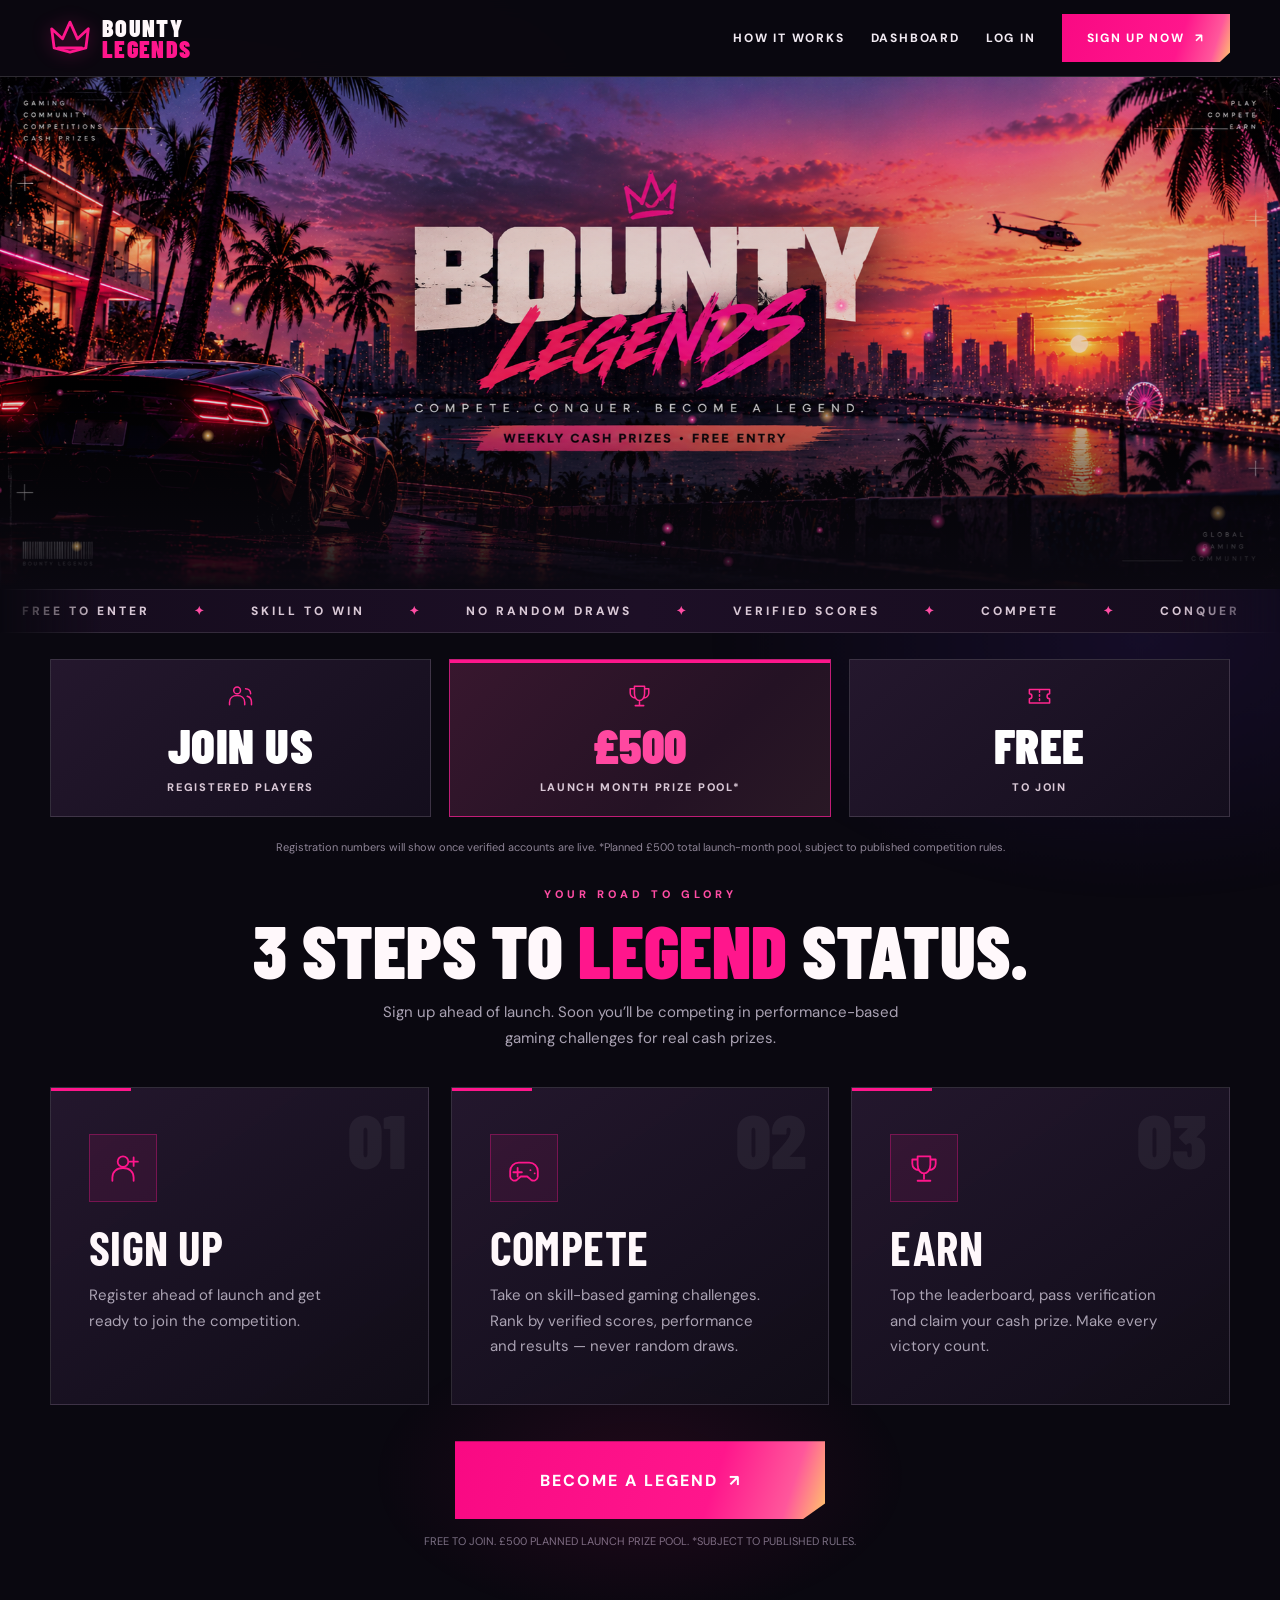
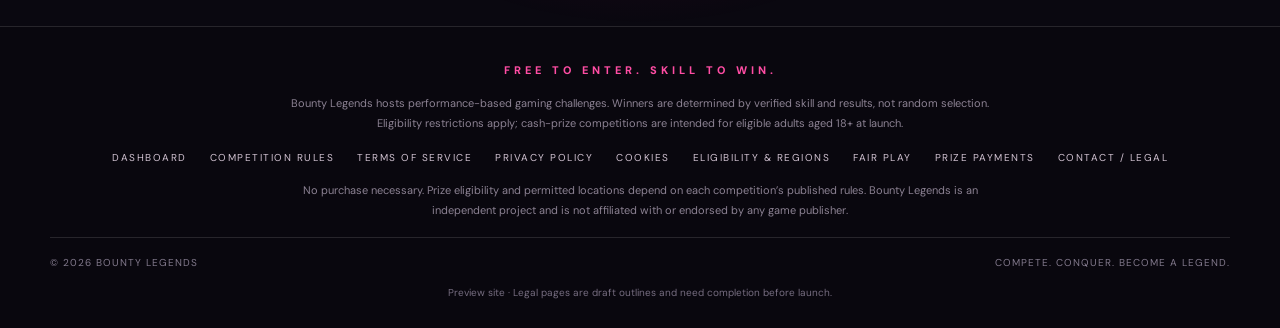
==== index.html @ 8a01a09a "Initial commit: Bounty Legends pre-launch site Landing page, dashboard with local-timezone GTA VI co" ====
<!DOCTYPE html>
<html lang="en">
<head>
  <meta charset="utf-8" />
  <meta name="viewport" content="width=device-width, initial-scale=1" />
  <meta name="theme-color" content="#0b0710" />
  <meta name="description" content="Bounty Legends — free-to-enter gaming competitions and cash prizes. Sign up, compete and earn." />
  <meta property="og:type" content="website" />
  <meta property="og:title" content="Bounty Legends - Compete. Conquer. Become a Legend." />
  <meta property="og:description" content="Free-to-enter, skill-based gaming competitions. Sign up ahead of launch." />
  <meta property="og:image" content="assets/bounty-banner.png" />
  <link rel="icon" href="data:image/svg+xml,%3Csvg xmlns='http://www.w3.org/2000/svg' viewBox='0 0 48 48'%3E%3Cpath d='M5 36 2 13l13 12L24 5l9 20 13-12-3 23-19 5z' fill='none' stroke='%23ff168c' stroke-width='3.4' stroke-linejoin='round'/%3E%3C/svg%3E" />
  <title>Bounty Legends | Compete. Conquer. Become a Legend.</title>
  <link rel="preconnect" href="https://fonts.googleapis.com">
  <link rel="preconnect" href="https://fonts.gstatic.com" crossorigin>
  <link href="https://fonts.googleapis.com/css2?family=Barlow+Condensed:wght@600;700;800;900&family=DM+Sans:wght@400;500;600;700;800&display=swap" rel="stylesheet">
  <style>
    :root { --bg:#0a0810; --panel:#14101b; --hot:#ff168c; --pink:#ff4da4; --text:#fff8fb; --muted:#aaa2b3; --border:rgba(255,255,255,.12); }
    *{box-sizing:border-box}html{scroll-behavior:smooth}body{margin:0;background:var(--bg);color:var(--text);font-family:"DM Sans",Arial,sans-serif}button,input{font:inherit}button{cursor:pointer}a{color:inherit;text-decoration:none} .wrap{width:min(1180px,calc(100% - 48px));margin-inline:auto}
    .topbar{position:sticky;z-index:20;top:0;border-bottom:1px solid rgba(255,255,255,.14);background:rgba(10,8,16,.92);backdrop-filter:blur(10px)}.topbar-inner{display:flex;align-items:center;justify-content:space-between;min-height:76px;gap:24px}.brand{display:flex;align-items:center;gap:12px}.brand-mark{width:40px;height:40px;stroke:var(--hot);stroke-width:3.4;fill:none;stroke-linecap:round;stroke-linejoin:round;filter:drop-shadow(0 0 9px rgba(255,22,140,.4))}.brand-name{font-family:"Barlow Condensed",Impact,sans-serif;font-size:24px;font-weight:900;line-height:.88;letter-spacing:1.3px}.brand-name span{display:block;color:var(--hot)}.nav{display:flex;align-items:center;gap:34px}.nav a:not(.btn){font-size:12px;font-weight:800;letter-spacing:1.8px;text-transform:uppercase;color:#f0e9f1}.nav a:not(.btn):hover{color:var(--pink)}.btn{display:inline-flex;align-items:center;justify-content:center;gap:11px;min-height:48px;padding:0 25px;border:0;background:linear-gradient(108deg,#f90983 0%,#ff168c 69%,#ff579b 89%,#ffc76a 100%);color:white;font-size:12px;font-weight:800;letter-spacing:1.7px;text-transform:uppercase;clip-path:polygon(0 0,100% 0,100% 80%,94% 100%,0 100%);transition:transform .2s,filter .2s}.btn:hover{transform:translateY(-2px);filter:brightness(1.16)}.btn svg{width:16px;height:16px}
    .hero{position:relative;min-height:425px;display:flex;align-items:end;isolation:isolate;overflow:hidden;background:#190d24}.hero::before{content:"";position:absolute;inset:0;z-index:-2;background-image:url('assets/bounty-banner.png');background-position:center 43%;background-size:cover}.hero::after{content:"";position:absolute;inset:0;z-index:-1;background:linear-gradient(180deg,rgba(7,3,13,.12) 24%,rgba(7,3,13,.08) 61%,#0a0810 100%)}.hero-content{padding:390px 0 45px;display:flex;justify-content:center}.hero-cta{display:flex;align-items:center;gap:16px;flex-wrap:wrap;justify-content:center}.hero-cta .btn{min-height:56px;padding:0 37px;box-shadow:0 12px 40px rgba(255,22,140,.25)}.hero-cta small{font-size:11px;letter-spacing:1.2px;font-weight:800;text-transform:uppercase;text-shadow:0 2px 8px black}
    .eyebrow{font-size:11px;color:var(--pink);font-weight:800;letter-spacing:4px;text-transform:uppercase}.steps{position:relative;padding:26px 0 78px;overflow:hidden}.steps::before{content:"";position:absolute;width:540px;height:300px;left:50%;bottom:0;transform:translateX(-50%);background:radial-gradient(ellipse,rgba(239,22,126,.10),transparent 70%);pointer-events:none}.section-head{text-align:center}.section-head h1{font-family:"Barlow Condensed",Impact,sans-serif;font-weight:900;font-size:clamp(44px,6vw,74px);text-transform:uppercase;line-height:.94;margin:14px 0}.section-head h1 em{font-style:normal;color:var(--hot)}.section-head p{color:var(--muted);font-size:15px;line-height:1.7;margin:16px auto 0;max-width:560px}.step-grid{display:grid;grid-template-columns:repeat(3,1fr);gap:22px;margin-top:36px}.step{position:relative;padding:46px 38px 44px;min-height:318px;background:linear-gradient(145deg,rgba(39,26,50,.88),rgba(17,13,24,.96));border:1px solid var(--border);overflow:hidden}.step::before{content:"";position:absolute;top:0;left:0;height:3px;width:80px;background:var(--hot)}.step-number{position:absolute;top:13px;right:22px;font-family:"Barlow Condensed",sans-serif;font-size:76px;font-weight:900;line-height:1;color:rgba(255,255,255,.055)}.step-icon{display:inline-flex;align-items:center;justify-content:center;width:68px;height:68px;border:1px solid rgba(255,22,140,.34);background:rgba(255,22,140,.09);color:var(--hot)}.step-icon svg{width:34px;height:34px;stroke:currentColor;stroke-width:1.7;fill:none;stroke-linecap:round;stroke-linejoin:round}.step h2{font-family:"Barlow Condensed",Impact,sans-serif;font-size:47px;line-height:1;text-transform:uppercase;letter-spacing:.4px;margin:22px 0 12px}.step p{font-size:15px;line-height:1.7;color:var(--muted);margin:0;max-width:270px}.lower-cta{margin:36px auto 0;text-align:center}.lower-cta .btn{min-width:370px;min-height:78px;font-size:16px;letter-spacing:2px}.lower-cta p{color:#797184;font-size:11px;margin:15px 0 0}.footer{padding:25px 0;border-top:1px solid var(--border)}.footer-inner{display:flex;align-items:center;justify-content:space-between;gap:18px}.footer span,.footer a{color:#82798c;font-size:10px;letter-spacing:1.5px;text-transform:uppercase}.footer a:hover{color:white}
    dialog{border:1px solid rgba(255,255,255,.17);background:#17101f;color:white;max-width:460px;width:calc(100% - 30px);padding:0;box-shadow:0 40px 120px rgba(0,0,0,.65)}dialog::backdrop{background:rgba(5,2,10,.82);backdrop-filter:blur(7px)}.dialog-content{padding:32px}.dialog-top{display:flex;justify-content:space-between;align-items:start;gap:12px}.dialog-top h2{font:900 38px/.95 "Barlow Condensed",Impact,sans-serif;text-transform:uppercase;margin:8px 0 15px}.close{background:transparent;border:0;color:#fff;font-size:29px;line-height:1}.dialog-content p{color:#b9afc0;line-height:1.6;font-size:13px}.field{display:block;font-weight:700;font-size:12px;margin:17px 0}.field input{display:block;width:100%;margin-top:7px;padding:13px 14px;background:#0e0a15;border:1px solid rgba(255,255,255,.19);outline:0;color:white;border-radius:0}.field input:focus{border-color:var(--hot)}.signup-submit{width:100%;margin-top:8px;clip-path:none}.disclaimer{font-size:11px!important;color:#8c8293!important}
    @media(max-width:900px){.hero{min-height:405px}.hero-content{padding-top:330px}.nav{gap:19px}.nav a.hide-sm{display:none}.step-grid{gap:12px}.step{padding:33px 25px;min-height:285px}.step h2{font-size:39px}}
    @media(max-width:640px){.wrap{width:min(100% - 32px,480px)}.topbar-inner{min-height:71px}.brand-mark{width:33px;height:33px}.brand-name{font-size:20px}.topbar .btn{font-size:10px;min-height:40px;padding:0 14px}.hero{min-height:310px}.hero::before{background-position:center top;background-size:auto 350px;background-repeat:no-repeat;background-color:#1c0e24}.hero-content{padding:310px 0 14px}.hero-cta{gap:10px}.hero-cta .btn{min-height:48px;padding:0 23px}.hero-cta small{width:100%;text-align:center}.steps{padding:10px 0 60px}.section-head h1{font-size:53px}.section-head p{font-size:13px}.step-grid{grid-template-columns:1fr;gap:13px;margin-top:28px}.step{min-height:0;padding:28px 24px;display:grid;grid-template-columns:68px 1fr;column-gap:19px;align-items:start}.step-icon{grid-row:span 2}.step h2{font-size:38px;margin:3px 0 7px}.step p{font-size:14px}.step-number{font-size:66px;right:16px;top:0}.lower-cta .btn{width:100%;min-width:0;min-height:66px}.footer-inner{flex-direction:column;text-align:center}}
    .footer{padding:36px 0 29px;background:#09070e}.footer-inner{flex-direction:column;gap:17px;text-align:center}.footer-links{display:flex;flex-wrap:wrap;justify-content:center;gap:10px 23px}.footer-links a{font-size:10px;color:#d1c2d1}.footer-legal{font-size:11px;color:#8c8293;max-width:740px;line-height:1.8;margin:0 auto}.footer-bottom{display:flex;justify-content:space-between;width:100%;gap:12px;padding-top:18px;border-top:1px solid var(--border)}.footer-bottom span{letter-spacing:1px}.field select{display:block;width:100%;margin-top:7px;padding:13px 14px;background:#0e0a15;border:1px solid rgba(255,255,255,.19);color:white;border-radius:0}.field select:focus{border-color:var(--hot)}.field-check{display:flex;align-items:flex-start;gap:10px;font-size:12px;color:#d5cbdc;line-height:1.6;margin:15px 0}.field-check input{accent-color:var(--hot);margin-top:4px}.field-check a{text-decoration:underline;text-underline-offset:3px;color:#ff75ba}.form-grid{display:grid;grid-template-columns:1fr 1fr;gap:0 12px}.small-print{font-size:11px;color:#aaa0b0}.footer-note{font-size:10px;color:#766d80}.signup-submit{min-height:58px}.signup-stats{display:grid;grid-template-columns:repeat(3,1fr);gap:8px;margin:12px 0 18px}.signup-stat{background:#25162d;border:1px solid rgba(255,255,255,.11);padding:13px 7px;text-align:center}.signup-stat strong{display:block;font:900 29px "Barlow Condensed",sans-serif;color:#fff}.signup-stat span{font-size:9px;letter-spacing:.7px;text-transform:uppercase;color:#c7bacd}.dialog-content{max-height:90vh;overflow-y:auto}.nav button{white-space:nowrap}
    @media(max-width:640px){.form-grid{grid-template-columns:1fr}.footer-bottom{flex-direction:column}.footer-links{gap:13px 16px}.dialog-content{padding:24px}}

    /* V5 — public homepage registration highlights */
    .launch-highlights{display:grid;grid-template-columns:repeat(3,minmax(0,1fr));gap:18px;margin:28px 0 5px}
    .launch-highlight{min-height:154px;display:flex;flex-direction:column;justify-content:center;align-items:center;gap:11px;text-align:center;padding:22px 14px;background:linear-gradient(140deg,#24172d,#140e1d);border:1px solid rgba(255,255,255,.13)}
    .launch-highlight.featured{border-color:rgba(255,32,152,.7);background:linear-gradient(135deg,#38172e,#241224 65%,#291825);box-shadow:inset 0 3px #ff168c}
    .launch-highlight strong{font:900 clamp(32px,4vw,49px)/1 'Barlow Condensed',Impact,sans-serif;color:#fff;letter-spacing:.5px}
    .launch-highlight.featured strong{color:#ff48a0}
    .launch-highlight span{font-size:11px;letter-spacing:1.7px;font-weight:800;color:#d9c8d6;text-transform:uppercase}
    .launch-highlight svg{width:27px;height:27px;stroke:#ff278f;fill:none;stroke-width:1.8;stroke-linecap:round;stroke-linejoin:round}
    .launch-stats-note{color:#8f8597;text-align:center;font-size:11px;line-height:1.6;margin:13px 0 0}
    .launch-highlights-top{margin:0 0 22px}
    .launch-stats-note-top{margin:12px 0 30px}
    .section-head{margin-top:0}
    @media(max-width:640px){.launch-highlights{gap:8px;margin-top:24px}.launch-highlights-top{margin:0 0 18px}.launch-stats-note-top{margin:10px 0 22px}.launch-highlight{min-height:122px;padding:16px 5px;gap:9px}.launch-highlight strong{font-size:34px}.launch-highlight span{font-size:9px;letter-spacing:.5px}.launch-highlight svg{width:22px;height:22px}}
    /* V6 - auth dialog */
    .nav{gap:26px}.nav-login{background:transparent;border:0;color:#f0e9f1;font-size:12px;font-weight:800;letter-spacing:1.8px;text-transform:uppercase;padding:8px 0}.nav-login:hover{color:var(--pink)}
    .auth-tabs{display:grid;grid-template-columns:1fr 1fr;margin:4px 0 6px;border-bottom:1px solid rgba(255,255,255,.14)}.auth-tabs[hidden],form[hidden]{display:none}.auth-tabs button{background:transparent;border:0;border-bottom:3px solid transparent;color:#aaa0b0;font-size:12px;font-weight:800;letter-spacing:1.6px;text-transform:uppercase;padding:12px 0}.auth-tabs button[aria-selected=true]{color:#fff;border-bottom-color:var(--hot)}
    .form-status{min-height:1.4em;font-size:12px;margin:12px 0 0;color:#cbbdd3}.form-status.error{color:#ff8fb8}.form-status.ok{color:#8fe3b0}.signup-submit:disabled{opacity:.6;cursor:progress}
    .auth-links{text-align:center;font-size:12px;color:#8c8293;margin:16px 0 0}.link-btn{background:none;border:0;padding:0;color:#ff75ba;text-decoration:underline;text-underline-offset:3px;font-size:12px}
    :focus-visible{outline:2px solid var(--pink);outline-offset:3px}
    @media(max-width:640px){.nav{gap:14px}.nav-login{font-size:10px;letter-spacing:1.2px}}
    @media(max-width:520px){.nav a.dash{display:none}}
    @media(max-width:380px){.brand{gap:8px}.brand-mark{width:28px;height:28px}.brand-name{font-size:18px}.nav{gap:10px}.topbar .btn{padding:0 11px}.topbar .btn span{display:none}}
    /* V7 - header sits above the banner; banner shown in full */
    .hero{width:100%;height:min(40vw,640px);min-height:0;display:block}.hero::before{background-position:center;background-size:cover}.hero-content{display:none}
    @media(max-width:900px){.hero{min-height:0}}
    @media(max-width:640px){.topbar-inner{min-height:64px}.hero{aspect-ratio:auto;height:min(62vw,260px);min-height:0}.hero::before{background-position:center;background-size:cover;background-repeat:no-repeat}}
  </style>
  <link rel="stylesheet" href="assets/fx.css">
</head>
<body>
  <header class="topbar"><div class="wrap topbar-inner"><a class="brand" href="#top" aria-label="Bounty Legends home"><svg class="brand-mark" viewBox="0 0 48 48" aria-hidden="true"><path d="M5 36 2 13l13 12L24 5l9 20 13-12-3 23-19 5z"/><path d="M10 36h28"/></svg><div class="brand-name">BOUNTY<span>LEGENDS</span></div></a><nav class="nav" aria-label="Main navigation"><a class="hide-sm" href="#how-it-works">How it works</a><a class="dash" href="dashboard.html">Dashboard</a><button class="nav-login" data-login type="button">Log in</button><button class="btn" data-signup>Sign up now <span aria-hidden="true">↗</span></button></nav></div></header>
  <main id="top"><section class="hero" role="img" aria-label="Bounty Legends gaming competition community banner"></section>
  <div class="ticker" aria-hidden="true"><div class="ticker-track"><span>FREE TO ENTER</span><span>✦</span><span>SKILL TO WIN</span><span>✦</span><span>NO RANDOM DRAWS</span><span>✦</span><span>VERIFIED SCORES</span><span>✦</span><span>COMPETE</span><span>✦</span><span>CONQUER</span><span>✦</span><span>BECOME A LEGEND</span><span>✦</span><span>FREE TO ENTER</span><span>✦</span><span>SKILL TO WIN</span><span>✦</span><span>NO RANDOM DRAWS</span><span>✦</span><span>VERIFIED SCORES</span><span>✦</span><span>COMPETE</span><span>✦</span><span>CONQUER</span><span>✦</span><span>BECOME A LEGEND</span><span>✦</span></div></div>
  <section class="steps" id="how-it-works"><div class="wrap"><div class="launch-highlights launch-highlights-top" aria-label="Why join Bounty Legends">
    <div class="launch-highlight"><svg viewBox="0 0 32 32" aria-hidden="true"><circle cx="12" cy="10" r="4"/><path d="M3 27v-3c0-5 4-8 9-8s9 3 9 8v3M22 8c4 0 6 3 6 6M24 17c4 1 5 4 5 7v3"/></svg><strong id="homepage-player-count">JOIN US</strong><span>Registered players</span></div>
    <div class="launch-highlight featured"><svg viewBox="0 0 32 32" aria-hidden="true"><path d="M10 5h12v9c0 5-3 8-6 8s-6-3-6-8V5ZM10 8H5v5a6 6 0 0 0 6 6M22 8h5v5a6 6 0 0 1-6 6M16 22v5M11 28h10"/></svg><strong>£500</strong><span>Launch month prize pool*</span></div>
    <div class="launch-highlight"><svg viewBox="0 0 32 32" aria-hidden="true"><path d="M4 9h24v5a3 3 0 0 0 0 6v5H4v-5a3 3 0 0 0 0-6V9Z"/><path d="M16 10v14" stroke-dasharray="2 3"/></svg><strong>FREE</strong><span>To join</span></div>
  </div><p class="launch-stats-note launch-stats-note-top">Registration numbers will show once verified accounts are live. *Planned £500 total launch-month pool, subject to published competition rules.</p><div class="section-head"><div class="eyebrow">Your road to glory</div><h1>3 STEPS TO <em>LEGEND</em> STATUS.</h1><p>Sign up ahead of launch. Soon you’ll be competing in performance-based gaming challenges for real cash prizes.</p></div><div class="step-grid">
    <article class="step"><span class="step-number" aria-hidden="true">01</span><div class="step-icon"><svg viewBox="0 0 32 32"><circle cx="16" cy="10" r="5"/><path d="M6 28v-3c0-5.5 4-9 10-9s10 3.5 10 9v3M22 10h8M26 6v8"/></svg></div><h2>SIGN UP</h2><p>Register ahead of launch and get ready to join the competition.</p></article>
    <article class="step"><span class="step-number" aria-hidden="true">02</span><div class="step-icon"><svg viewBox="0 0 32 32"><path d="M11 11h10a8 8 0 0 1 8 8v5a4 4 0 0 1-6.5 3L19 24h-6l-3.5 3A4 4 0 0 1 3 24v-5a8 8 0 0 1 8-8Z"/><path d="M10 16v8M6 20h8M22 18h.1M26 21h.1"/></svg></div><h2>COMPETE</h2><p>Take on skill-based gaming challenges. Rank by verified scores, performance and results — never random draws.</p></article>
    <article class="step"><span class="step-number" aria-hidden="true">03</span><div class="step-icon"><svg viewBox="0 0 32 32"><path d="M10 5h12v8c0 5-3 8-6 8s-6-3-6-8V5ZM10 8H5v4a6 6 0 0 0 6 6M22 8h5v4a6 6 0 0 1-6 6M16 21v5M10 28h12"/></svg></div><h2>EARN</h2><p>Top the leaderboard, pass verification and claim your cash prize. Make every victory count.</p></article>
  </div><div class="lower-cta"><button class="btn" data-signup>Become a legend <span aria-hidden="true">↗</span></button><p>FREE TO JOIN. £500 PLANNED LAUNCH PRIZE POOL. *SUBJECT TO PUBLISHED RULES.</p></div></div></section></main>
  <footer class="footer"><div class="wrap footer-inner"><div class="eyebrow">FREE TO ENTER. SKILL TO WIN.</div><p class="footer-legal">Bounty Legends hosts performance-based gaming challenges. Winners are determined by verified skill and results, not random selection. Eligibility restrictions apply; cash-prize competitions are intended for eligible adults aged 18+ at launch.</p><div class="footer-links"><a href="dashboard.html">Dashboard</a><a href="legal.html#rules">Competition rules</a><a href="legal.html#terms">Terms of service</a><a href="legal.html#privacy">Privacy policy</a><a href="legal.html#cookies">Cookies</a><a href="legal.html#eligibility">Eligibility &amp; regions</a><a href="legal.html#fair-play">Fair play</a><a href="legal.html#payouts">Prize payments</a><a href="legal.html#contact">Contact / legal</a></div><p class="footer-legal">No purchase necessary. Prize eligibility and permitted locations depend on each competition’s published rules. Bounty Legends is an independent project and is not affiliated with or endorsed by any game publisher.</p><div class="footer-bottom"><span>© <span id="year"></span> Bounty Legends</span><span>Compete. Conquer. Become a legend.</span></div><div class="footer-note">Preview site · Legal pages are draft outlines and need completion before launch.</div></div></footer>
  <dialog id="auth-dialog" aria-labelledby="auth-title"><div class="dialog-content"><div class="dialog-top"><div><div class="eyebrow" id="auth-eyebrow">Join the community</div><h2 id="auth-title">YOUR LEGEND<br>STARTS HERE.</h2></div><button class="close" id="close-dialog" aria-label="Close" type="button">×</button></div>
    <div class="auth-tabs" role="tablist"><button type="button" role="tab" data-tab="signup" aria-selected="true">Sign up</button><button type="button" role="tab" data-tab="login" aria-selected="false">Log in</button></div>
    <form id="signup-form"><p>Be among the first to join. Competitions are coming soon.</p><div class="signup-stats"><div class="signup-stat"><strong>FREE</strong><span>To join</span></div><div class="signup-stat"><strong>£500</strong><span>Launch month prize pool*</span></div><div class="signup-stat"><strong>18+</strong><span>Cash prizes</span></div></div>
      <div class="form-grid"><label class="field">Gamertag / Rockstar ID<input required name="gamerTag" autocomplete="nickname" placeholder="Your gamer name" minlength="2" maxlength="30"></label><label class="field">Platform<select required name="platform"><option value="">Select platform</option><option>PlayStation</option><option>Xbox</option><option>PC</option><option>Other</option></select></label></div>
      <label class="field">Email address<input required name="email" type="email" autocomplete="email" placeholder="you@example.com"></label>
      <div class="form-grid"><label class="field">Password<input required name="password" type="password" autocomplete="new-password" placeholder="At least 10 characters" minlength="10"></label><label class="field">Date of birth<input required name="birthdate" type="date" autocomplete="bday"></label></div>
      <label class="field">Country of residence<select required name="country"><option value="">Select country</option><option value="GB">United Kingdom</option><option value="US">United States</option><option value="CA">Canada</option><option value="AU">Australia</option><option value="OTHER">Other</option></select></label>
      <label class="field-check"><input type="checkbox" required><span>I agree to the <a href="legal.html#terms" target="_blank" rel="noopener">Terms of Service</a> and <a href="legal.html#rules" target="_blank" rel="noopener">Competition Rules</a>. I have read the <a href="legal.html#privacy" target="_blank" rel="noopener">Privacy Policy</a>.</span></label>
      <label class="field-check"><input type="checkbox" name="marketing"><span>Optional: email me challenge announcements and Bounty Legends news.</span></label>
      <button class="btn signup-submit" type="submit">Create account <span aria-hidden="true">↗</span></button><p class="form-status" role="status" aria-live="polite"></p>
      <p class="disclaimer">Prototype: accounts are stored in this browser only until the backend is connected. *£500 planned launch-month prize pool, subject to published rules.</p></form>
    <form id="login-form" hidden><label class="field">Email address<input required name="email" type="email" autocomplete="email" placeholder="you@example.com"></label><label class="field">Password<input required name="password" type="password" autocomplete="current-password" placeholder="Your password"></label>
      <button class="btn signup-submit" type="submit">Log in <span aria-hidden="true">↗</span></button><p class="form-status" role="status" aria-live="polite"></p>
      <p class="auth-links"><button type="button" class="link-btn" data-view="forgot">Forgot your password?</button> · <button type="button" class="link-btn" data-view="signup">Create an account</button></p></form>
    <form id="forgot-form" hidden><p>Enter the email you signed up with and we’ll send you a link to reset your password.</p><label class="field">Email address<input required name="email" type="email" autocomplete="email" placeholder="you@example.com"></label>
      <button class="btn signup-submit" type="submit">Send reset link <span aria-hidden="true">↗</span></button><p class="form-status" role="status" aria-live="polite"></p>
      <p class="auth-links"><button type="button" class="link-btn" data-view="login">← Back to log in</button></p></form>
  </div></dialog>
  <script src="assets/auth.js"></script>
  <script src="assets/fx.js" defer></script>
  <script>document.getElementById('year').textContent=new Date().getFullYear();</script>
</body>
</html>
---- assets/fx.css ----
/* Bounty Legends — motion layer. Everything animated lives inside the no-preference query. */

/* Always-on structure (no motion) */
.fx-embers,.hero-glare{position:absolute;inset:0;pointer-events:none}
.fx-embers{width:100%;height:100%;z-index:0}
.hero>:not(canvas):not(.hero-glare){position:relative;z-index:1}
.fx-bg{position:fixed;inset:-20%;z-index:-1;pointer-events:none;background:radial-gradient(40% 35% at 25% 30%,rgba(255,22,140,.13),transparent 70%),radial-gradient(35% 30% at 78% 65%,rgba(120,60,255,.10),transparent 70%)}
.btn{position:relative;overflow:hidden}
.btn::after{content:"";position:absolute;top:0;bottom:0;left:-70%;width:40%;background:linear-gradient(100deg,transparent,rgba(255,255,255,.42),transparent);transform:skewX(-20deg);pointer-events:none}
.ticker{overflow:hidden;border-block:1px solid rgba(255,255,255,.12);background:linear-gradient(90deg,#150c1d,#1d0f26 50%,#150c1d);padding:13px 0;-webkit-mask-image:linear-gradient(90deg,transparent,#000 8%,#000 92%,transparent);mask-image:linear-gradient(90deg,transparent,#000 8%,#000 92%,transparent)}
.ticker-track{display:flex;width:max-content}
.ticker-track span{font:800 12px "DM Sans",sans-serif;letter-spacing:3px;text-transform:uppercase;color:#d9c8d6;padding:0 22px;white-space:nowrap}
.ticker-track span:nth-child(even){color:#ff4da4}
.fx-spot::after{content:"";position:absolute;inset:0;pointer-events:none;opacity:0;background:radial-gradient(260px circle at var(--mx,50%) var(--my,50%),rgba(255,22,140,.17),transparent 62%);transition:opacity .3s}
.launch-highlight,.card,.tile,.road{position:relative}

@media (prefers-reduced-motion:no-preference){
  /* page load */
  .topbar,.bar{animation:dropin .7s cubic-bezier(.2,.8,.2,1) both}
  .hero{animation:fadein 1s ease both}
  .hero::before{animation:kenburns 26s ease-in-out infinite alternate;will-change:transform}
  .hero-glare{background:linear-gradient(105deg,transparent 40%,rgba(255,255,255,.12) 50%,transparent 60%);transform:translateX(-120%);animation:glare 9s ease-in-out 2s infinite;mix-blend-mode:soft-light}
  .fx-bg{animation:drift 32s ease-in-out infinite alternate;will-change:transform}

  /* scroll reveal (only hides content once JS has added .fx) */
  .fx .rv{opacity:0;transform:translateY(28px);transition:opacity .75s cubic-bezier(.2,.7,.2,1),transform .75s cubic-bezier(.2,.7,.2,1);transition-delay:var(--d,0s)}
  .fx .rv.in{opacity:1;transform:none}
  .fx .rv.in.settled{transition-delay:0s;transition-duration:.3s}

  /* ticker */
  .ticker-track{animation:marquee 34s linear infinite}
  .ticker:hover .ticker-track{animation-play-state:paused}

  /* buttons */
  .btn:hover::after{left:140%;transition:left .65s ease}
  /* idle glow lives on its own layer and never switches off, so hover has nothing to snap from */
  .lower-cta .btn::before,.hero-cta .btn::before{content:"";position:absolute;inset:0;background:rgba(255,255,255,.16);opacity:0;pointer-events:none;animation:glowpulse 3s ease-in-out infinite}

  /* cards */
  .step,.launch-highlight,.card,.tile,.road,section.card{transition:transform .3s cubic-bezier(.2,.7,.2,1),border-color .3s,box-shadow .3s}
  .step.settled:hover,.launch-highlight.settled:hover,.card.settled:hover,.tile.settled:hover,.road.settled:hover,section.card.settled:hover{transform:translateY(-5px);border-color:rgba(255,22,140,.5);box-shadow:0 18px 44px rgba(0,0,0,.45),0 0 28px rgba(255,22,140,.12)}
  @media (hover:hover){.fx-spot:hover::after{opacity:1}}
  .launch-highlight.featured{animation:featured 3.2s ease-in-out infinite}
  .step-icon{animation:floaty 5.5s ease-in-out infinite;transition:box-shadow .3s}
  .step:nth-child(2) .step-icon{animation-delay:-1.8s}.step:nth-child(3) .step-icon{animation-delay:-3.6s}
  .step:hover .step-icon{box-shadow:0 0 26px rgba(255,22,140,.4)}
  .step-number{transition:transform .5s,color .5s}.step:hover .step-number{transform:translateY(6px);color:rgba(255,255,255,.1)}
  .brand-mark{animation:markglow 4s ease-in-out infinite}

  /* dashboard */
  .unit strong.tick{animation:tick .5s cubic-bezier(.2,.8,.2,1)}
  .pill{animation:pillpulse 2.6s ease-in-out infinite}

  /* dialog */
  dialog[open]{animation:dlg .38s cubic-bezier(.2,.8,.2,1)}
  dialog[open]::backdrop{animation:fadein .38s ease}

  @keyframes dropin{from{opacity:0;transform:translateY(-100%)}to{opacity:1;transform:none}}
  @keyframes fadein{from{opacity:0}to{opacity:1}}
  @keyframes kenburns{from{transform:scale(1)}to{transform:scale(1.07) translateY(-1%)}}
  @keyframes glare{0%,55%{transform:translateX(-120%)}85%,100%{transform:translateX(120%)}}
  @keyframes drift{from{transform:translate3d(-3%,-2%,0) scale(1)}to{transform:translate3d(3%,3%,0) scale(1.12)}}
  @keyframes marquee{to{transform:translateX(-50%)}}
  @keyframes glowpulse{0%,100%{opacity:0}50%{opacity:1}}
  @keyframes featured{0%,100%{box-shadow:inset 0 3px #ff168c,0 0 0 rgba(255,22,140,0)}50%{box-shadow:inset 0 3px #ff168c,0 0 38px rgba(255,22,140,.3)}}
  @keyframes floaty{0%,100%{transform:translateY(0)}50%{transform:translateY(-6px)}}
  @keyframes markglow{0%,100%{filter:drop-shadow(0 0 6px rgba(255,22,140,.35))}50%{filter:drop-shadow(0 0 16px rgba(255,22,140,.8))}}
  @keyframes tick{0%{transform:translateY(-10px);opacity:.25}100%{transform:none;opacity:1}}
  @keyframes pillpulse{0%,100%{box-shadow:0 0 0 rgba(255,22,140,0)}50%{box-shadow:0 0 18px rgba(255,22,140,.35)}}
  @keyframes dlg{from{opacity:0;transform:translateY(18px) scale(.97)}to{opacity:1;transform:none}}
}
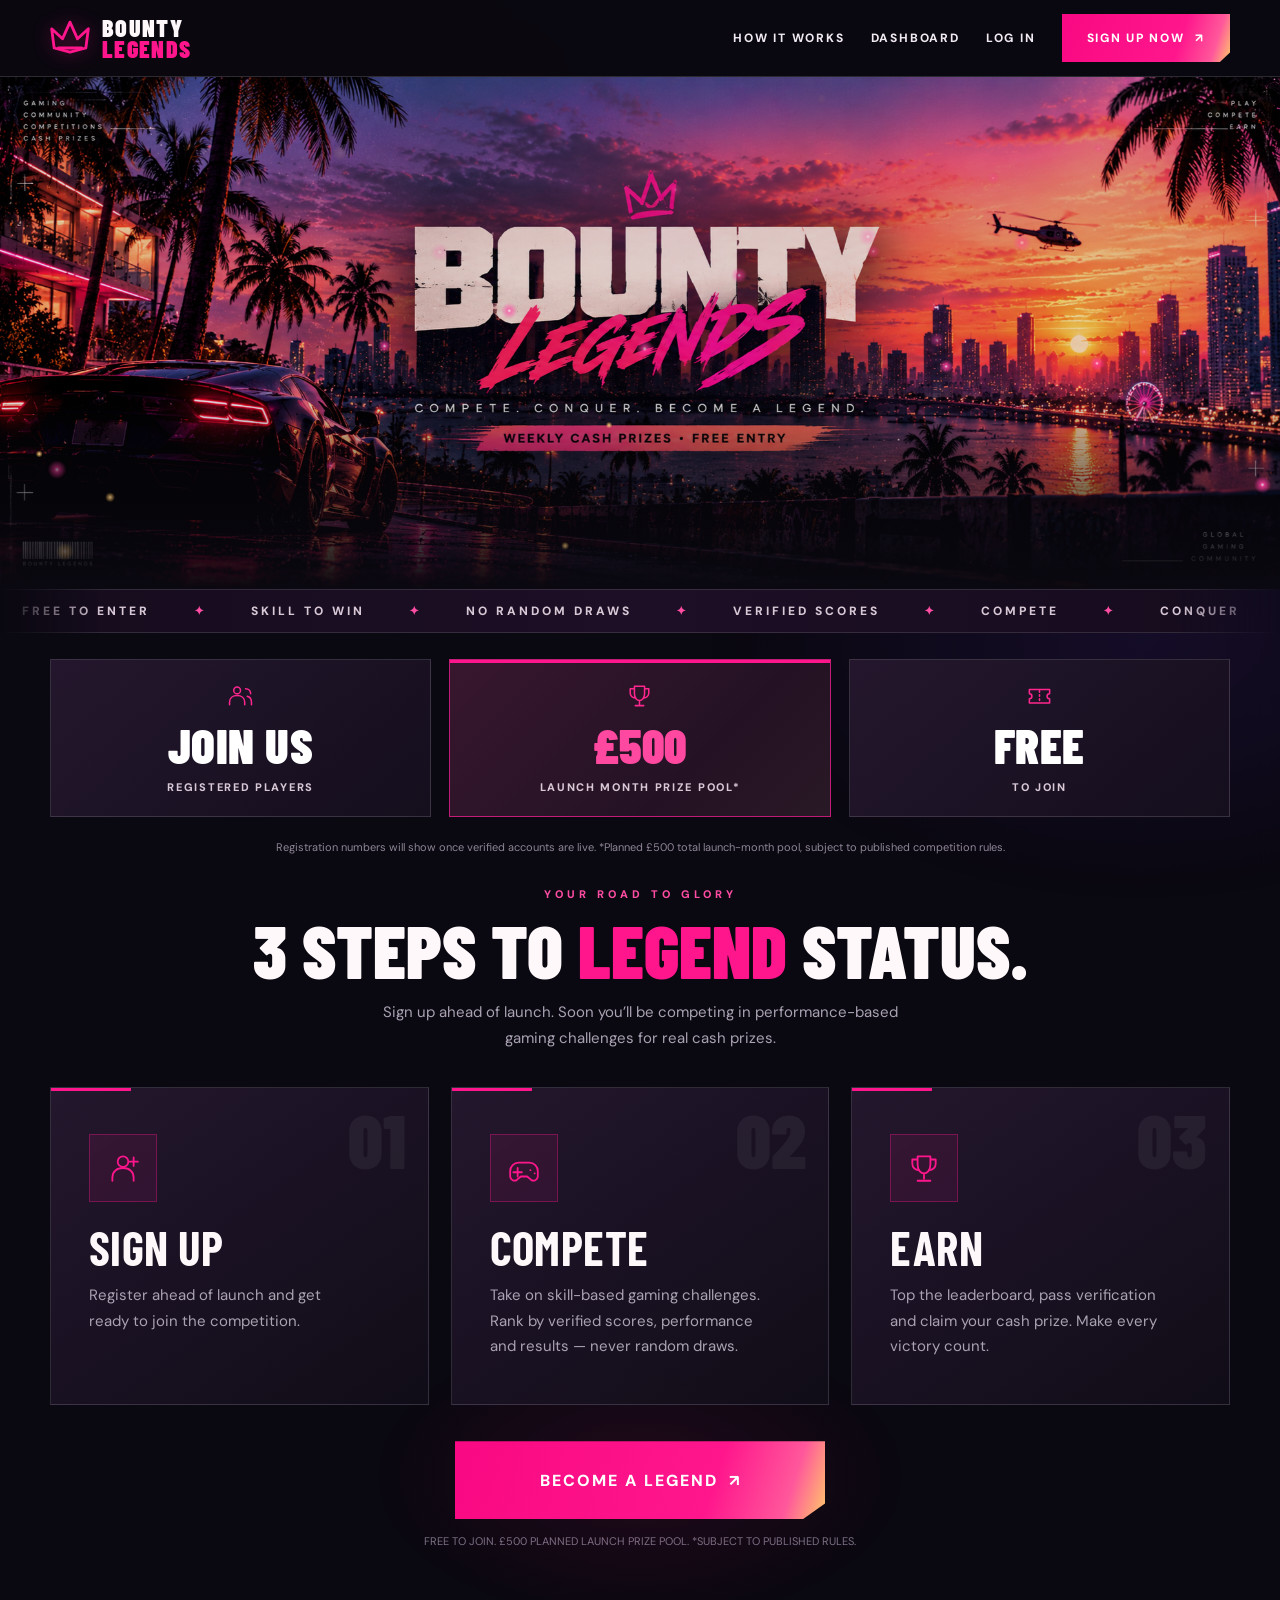
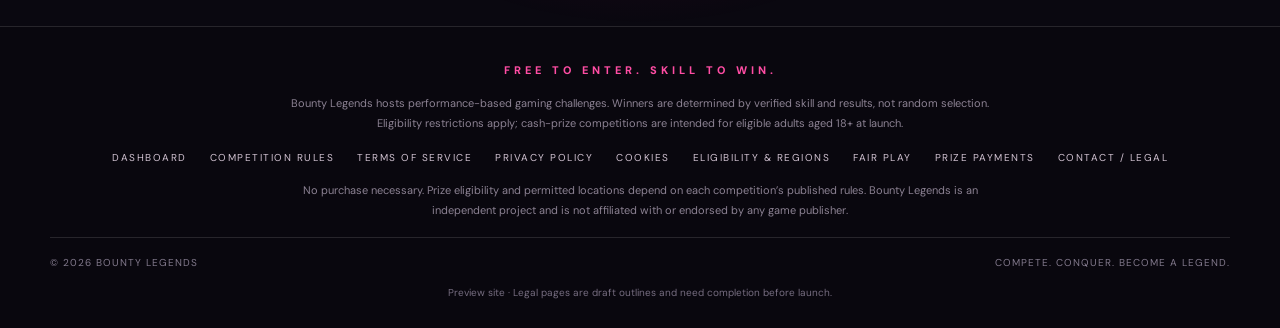
==== commit a1893683: "Fix mobile auth dialog: horizontal scroll, oversized date field, iOS zoom-on-focus Co-Authored-By: C" ====
--- a/index.html
+++ b/index.html
@@ -46,6 +46,14 @@
     .auth-links{text-align:center;font-size:12px;color:#8c8293;margin:16px 0 0}.link-btn{background:none;border:0;padding:0;color:#ff75ba;text-decoration:underline;text-underline-offset:3px;font-size:12px}
     :focus-visible{outline:2px solid var(--pink);outline-offset:3px}
     @media(max-width:640px){.nav{gap:14px}.nav-login{font-size:10px;letter-spacing:1.2px}}
+    /* V8 - mobile form hardening (iOS Safari date input, zoom-on-focus, native dialog overflow) */
+    dialog{overflow-x:hidden}.dialog-content{overflow-x:hidden;overflow-wrap:anywhere}
+    .form-grid,.signup-stats{grid-template-columns:repeat(var(--cols,2),minmax(0,1fr))}.signup-stats{--cols:3}
+    .field,.field input,.field select{min-width:0;max-width:100%}
+    .field input[type=date]{-webkit-appearance:none;appearance:none;width:100%;height:47px;line-height:1.2;display:block}
+    .field input[type=date]::-webkit-date-and-time-value{text-align:left;min-height:1.2em;margin:0}
+    .field input[type=date]::-webkit-calendar-picker-indicator{opacity:.7;cursor:pointer;filter:invert(1)}
+    @media(max-width:640px){.form-grid{--cols:1}.field input,.field select{font-size:16px}.signup-stat span{font-size:8.5px}}
     @media(max-width:520px){.nav a.dash{display:none}}
     @media(max-width:380px){.brand{gap:8px}.brand-mark{width:28px;height:28px}.brand-name{font-size:18px}.nav{gap:10px}.topbar .btn{padding:0 11px}.topbar .btn span{display:none}}
     /* V7 - header sits above the banner; banner shown in full */
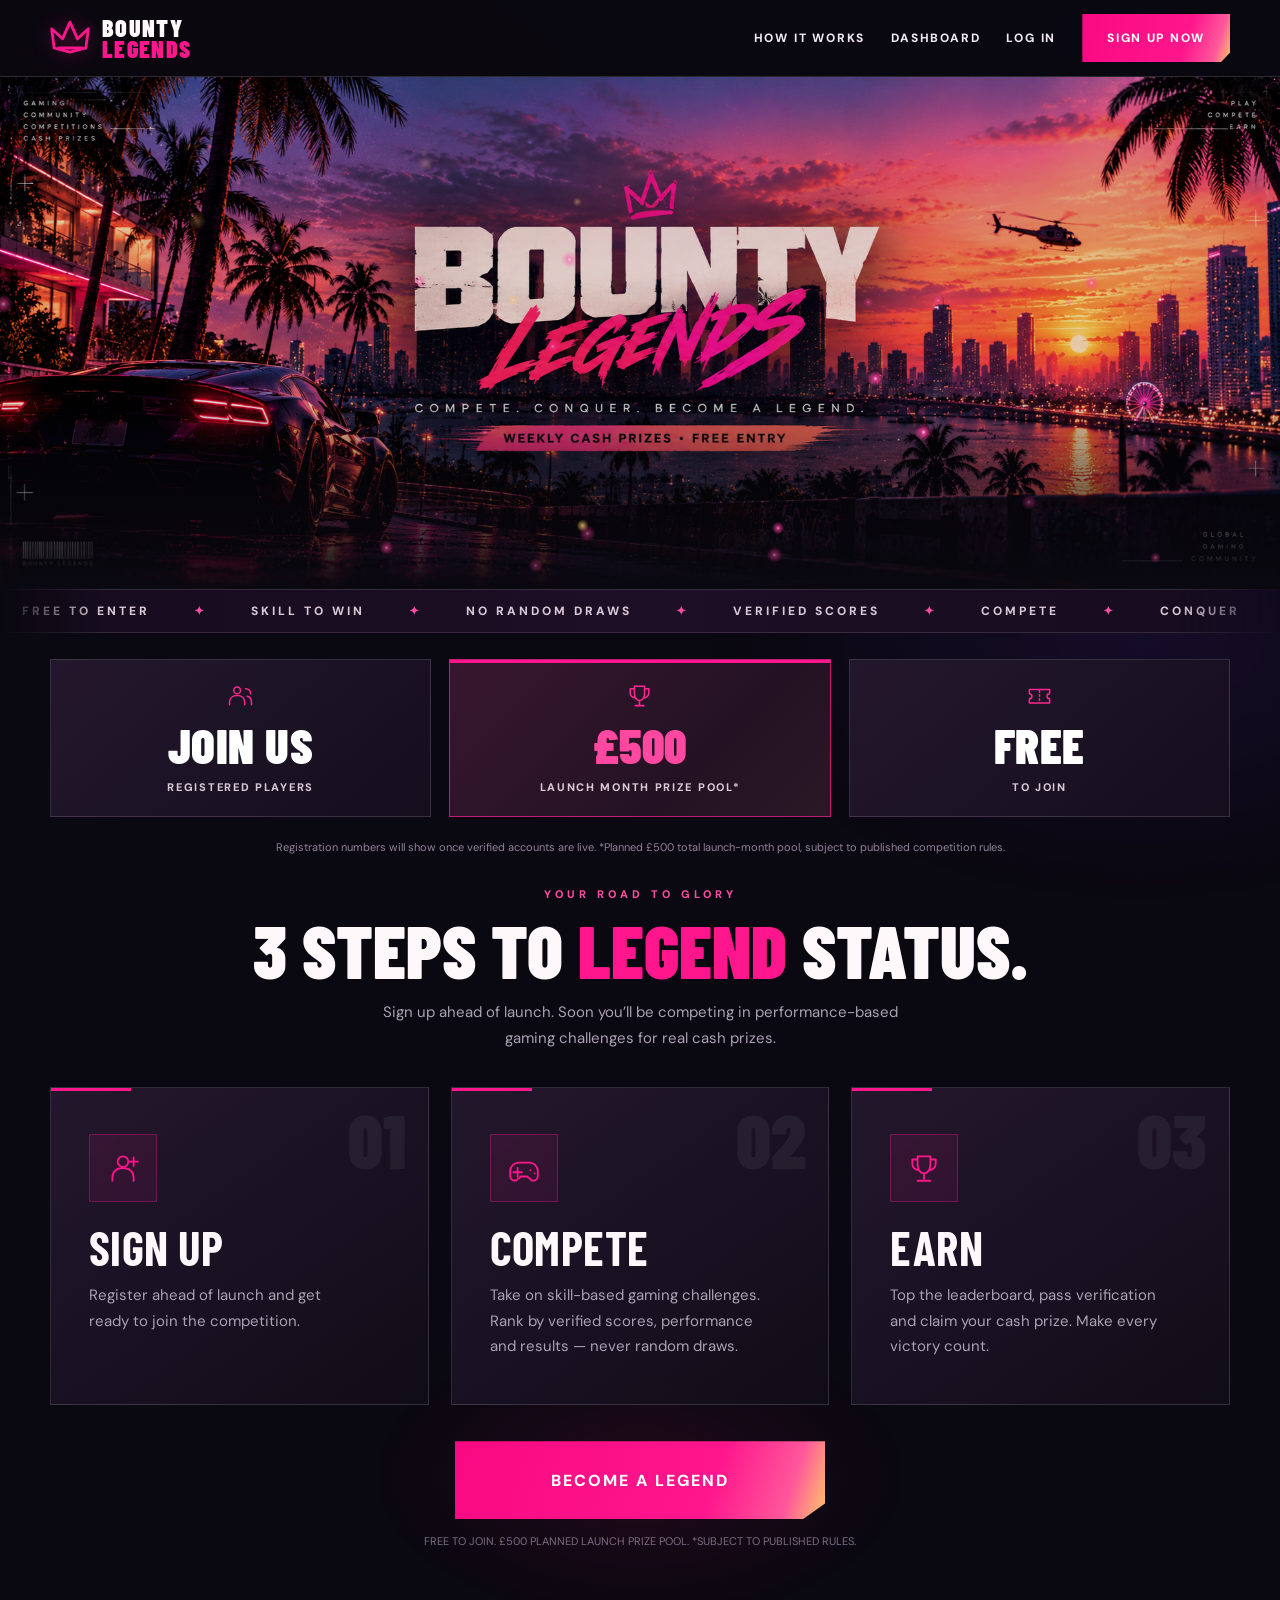
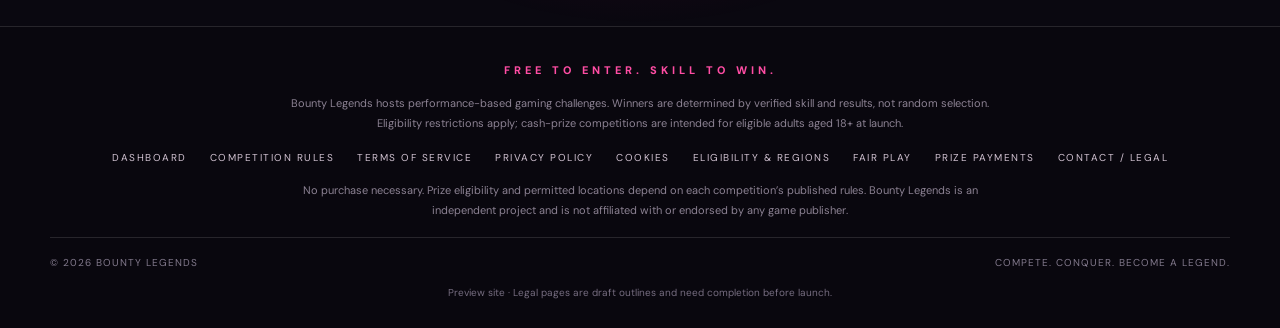
==== commit 3e8b4db4: "Remove arrow glyphs from buttons Co-Authored-By: Claude Sonnet 5.5 <noreply@anthropic.com>" ====
--- a/index.html
+++ b/index.html
@@ -64,7 +64,7 @@
   <link rel="stylesheet" href="assets/fx.css">
 </head>
 <body>
-  <header class="topbar"><div class="wrap topbar-inner"><a class="brand" href="#top" aria-label="Bounty Legends home"><svg class="brand-mark" viewBox="0 0 48 48" aria-hidden="true"><path d="M5 36 2 13l13 12L24 5l9 20 13-12-3 23-19 5z"/><path d="M10 36h28"/></svg><div class="brand-name">BOUNTY<span>LEGENDS</span></div></a><nav class="nav" aria-label="Main navigation"><a class="hide-sm" href="#how-it-works">How it works</a><a class="dash" href="dashboard.html">Dashboard</a><button class="nav-login" data-login type="button">Log in</button><button class="btn" data-signup>Sign up now <span aria-hidden="true">↗</span></button></nav></div></header>
+  <header class="topbar"><div class="wrap topbar-inner"><a class="brand" href="#top" aria-label="Bounty Legends home"><svg class="brand-mark" viewBox="0 0 48 48" aria-hidden="true"><path d="M5 36 2 13l13 12L24 5l9 20 13-12-3 23-19 5z"/><path d="M10 36h28"/></svg><div class="brand-name">BOUNTY<span>LEGENDS</span></div></a><nav class="nav" aria-label="Main navigation"><a class="hide-sm" href="#how-it-works">How it works</a><a class="dash" href="dashboard.html">Dashboard</a><button class="nav-login" data-login type="button">Log in</button><button class="btn" data-signup>Sign up now</button></nav></div></header>
   <main id="top"><section class="hero" role="img" aria-label="Bounty Legends gaming competition community banner"></section>
   <div class="ticker" aria-hidden="true"><div class="ticker-track"><span>FREE TO ENTER</span><span>✦</span><span>SKILL TO WIN</span><span>✦</span><span>NO RANDOM DRAWS</span><span>✦</span><span>VERIFIED SCORES</span><span>✦</span><span>COMPETE</span><span>✦</span><span>CONQUER</span><span>✦</span><span>BECOME A LEGEND</span><span>✦</span><span>FREE TO ENTER</span><span>✦</span><span>SKILL TO WIN</span><span>✦</span><span>NO RANDOM DRAWS</span><span>✦</span><span>VERIFIED SCORES</span><span>✦</span><span>COMPETE</span><span>✦</span><span>CONQUER</span><span>✦</span><span>BECOME A LEGEND</span><span>✦</span></div></div>
   <section class="steps" id="how-it-works"><div class="wrap"><div class="launch-highlights launch-highlights-top" aria-label="Why join Bounty Legends">
@@ -75,7 +75,7 @@
     <article class="step"><span class="step-number" aria-hidden="true">01</span><div class="step-icon"><svg viewBox="0 0 32 32"><circle cx="16" cy="10" r="5"/><path d="M6 28v-3c0-5.5 4-9 10-9s10 3.5 10 9v3M22 10h8M26 6v8"/></svg></div><h2>SIGN UP</h2><p>Register ahead of launch and get ready to join the competition.</p></article>
     <article class="step"><span class="step-number" aria-hidden="true">02</span><div class="step-icon"><svg viewBox="0 0 32 32"><path d="M11 11h10a8 8 0 0 1 8 8v5a4 4 0 0 1-6.5 3L19 24h-6l-3.5 3A4 4 0 0 1 3 24v-5a8 8 0 0 1 8-8Z"/><path d="M10 16v8M6 20h8M22 18h.1M26 21h.1"/></svg></div><h2>COMPETE</h2><p>Take on skill-based gaming challenges. Rank by verified scores, performance and results — never random draws.</p></article>
     <article class="step"><span class="step-number" aria-hidden="true">03</span><div class="step-icon"><svg viewBox="0 0 32 32"><path d="M10 5h12v8c0 5-3 8-6 8s-6-3-6-8V5ZM10 8H5v4a6 6 0 0 0 6 6M22 8h5v4a6 6 0 0 1-6 6M16 21v5M10 28h12"/></svg></div><h2>EARN</h2><p>Top the leaderboard, pass verification and claim your cash prize. Make every victory count.</p></article>
-  </div><div class="lower-cta"><button class="btn" data-signup>Become a legend <span aria-hidden="true">↗</span></button><p>FREE TO JOIN. £500 PLANNED LAUNCH PRIZE POOL. *SUBJECT TO PUBLISHED RULES.</p></div></div></section></main>
+  </div><div class="lower-cta"><button class="btn" data-signup>Become a legend</button><p>FREE TO JOIN. £500 PLANNED LAUNCH PRIZE POOL. *SUBJECT TO PUBLISHED RULES.</p></div></div></section></main>
   <footer class="footer"><div class="wrap footer-inner"><div class="eyebrow">FREE TO ENTER. SKILL TO WIN.</div><p class="footer-legal">Bounty Legends hosts performance-based gaming challenges. Winners are determined by verified skill and results, not random selection. Eligibility restrictions apply; cash-prize competitions are intended for eligible adults aged 18+ at launch.</p><div class="footer-links"><a href="dashboard.html">Dashboard</a><a href="legal.html#rules">Competition rules</a><a href="legal.html#terms">Terms of service</a><a href="legal.html#privacy">Privacy policy</a><a href="legal.html#cookies">Cookies</a><a href="legal.html#eligibility">Eligibility &amp; regions</a><a href="legal.html#fair-play">Fair play</a><a href="legal.html#payouts">Prize payments</a><a href="legal.html#contact">Contact / legal</a></div><p class="footer-legal">No purchase necessary. Prize eligibility and permitted locations depend on each competition’s published rules. Bounty Legends is an independent project and is not affiliated with or endorsed by any game publisher.</p><div class="footer-bottom"><span>© <span id="year"></span> Bounty Legends</span><span>Compete. Conquer. Become a legend.</span></div><div class="footer-note">Preview site · Legal pages are draft outlines and need completion before launch.</div></div></footer>
   <dialog id="auth-dialog" aria-labelledby="auth-title"><div class="dialog-content"><div class="dialog-top"><div><div class="eyebrow" id="auth-eyebrow">Join the community</div><h2 id="auth-title">YOUR LEGEND<br>STARTS HERE.</h2></div><button class="close" id="close-dialog" aria-label="Close" type="button">×</button></div>
     <div class="auth-tabs" role="tablist"><button type="button" role="tab" data-tab="signup" aria-selected="true">Sign up</button><button type="button" role="tab" data-tab="login" aria-selected="false">Log in</button></div>
@@ -86,13 +86,13 @@
       <label class="field">Country of residence<select required name="country"><option value="">Select country</option><option value="GB">United Kingdom</option><option value="US">United States</option><option value="CA">Canada</option><option value="AU">Australia</option><option value="OTHER">Other</option></select></label>
       <label class="field-check"><input type="checkbox" required><span>I agree to the <a href="legal.html#terms" target="_blank" rel="noopener">Terms of Service</a> and <a href="legal.html#rules" target="_blank" rel="noopener">Competition Rules</a>. I have read the <a href="legal.html#privacy" target="_blank" rel="noopener">Privacy Policy</a>.</span></label>
       <label class="field-check"><input type="checkbox" name="marketing"><span>Optional: email me challenge announcements and Bounty Legends news.</span></label>
-      <button class="btn signup-submit" type="submit">Create account <span aria-hidden="true">↗</span></button><p class="form-status" role="status" aria-live="polite"></p>
+      <button class="btn signup-submit" type="submit">Create account</button><p class="form-status" role="status" aria-live="polite"></p>
       <p class="disclaimer">Prototype: accounts are stored in this browser only until the backend is connected. *£500 planned launch-month prize pool, subject to published rules.</p></form>
     <form id="login-form" hidden><label class="field">Email address<input required name="email" type="email" autocomplete="email" placeholder="you@example.com"></label><label class="field">Password<input required name="password" type="password" autocomplete="current-password" placeholder="Your password"></label>
-      <button class="btn signup-submit" type="submit">Log in <span aria-hidden="true">↗</span></button><p class="form-status" role="status" aria-live="polite"></p>
+      <button class="btn signup-submit" type="submit">Log in</button><p class="form-status" role="status" aria-live="polite"></p>
       <p class="auth-links"><button type="button" class="link-btn" data-view="forgot">Forgot your password?</button> · <button type="button" class="link-btn" data-view="signup">Create an account</button></p></form>
     <form id="forgot-form" hidden><p>Enter the email you signed up with and we’ll send you a link to reset your password.</p><label class="field">Email address<input required name="email" type="email" autocomplete="email" placeholder="you@example.com"></label>
-      <button class="btn signup-submit" type="submit">Send reset link <span aria-hidden="true">↗</span></button><p class="form-status" role="status" aria-live="polite"></p>
+      <button class="btn signup-submit" type="submit">Send reset link</button><p class="form-status" role="status" aria-live="polite"></p>
       <p class="auth-links"><button type="button" class="link-btn" data-view="login">← Back to log in</button></p></form>
   </div></dialog>
   <script src="assets/auth.js"></script>
